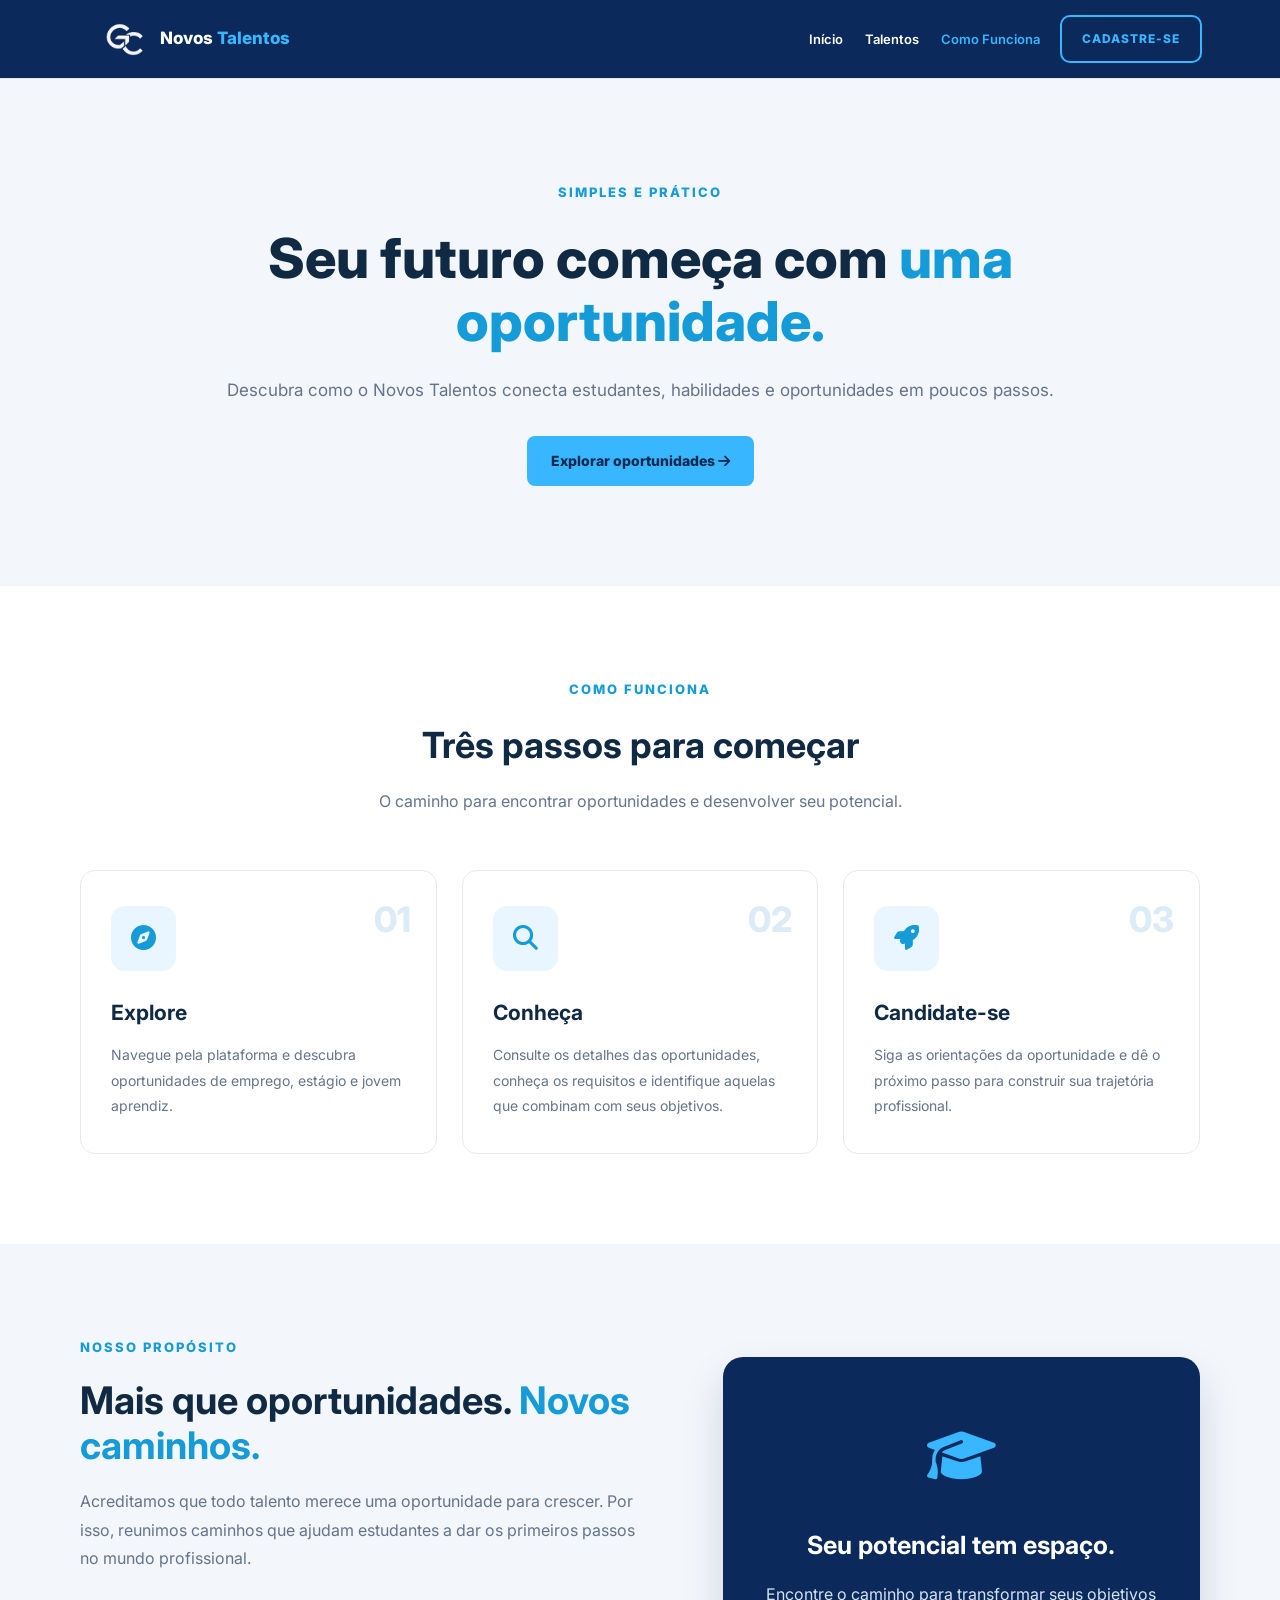
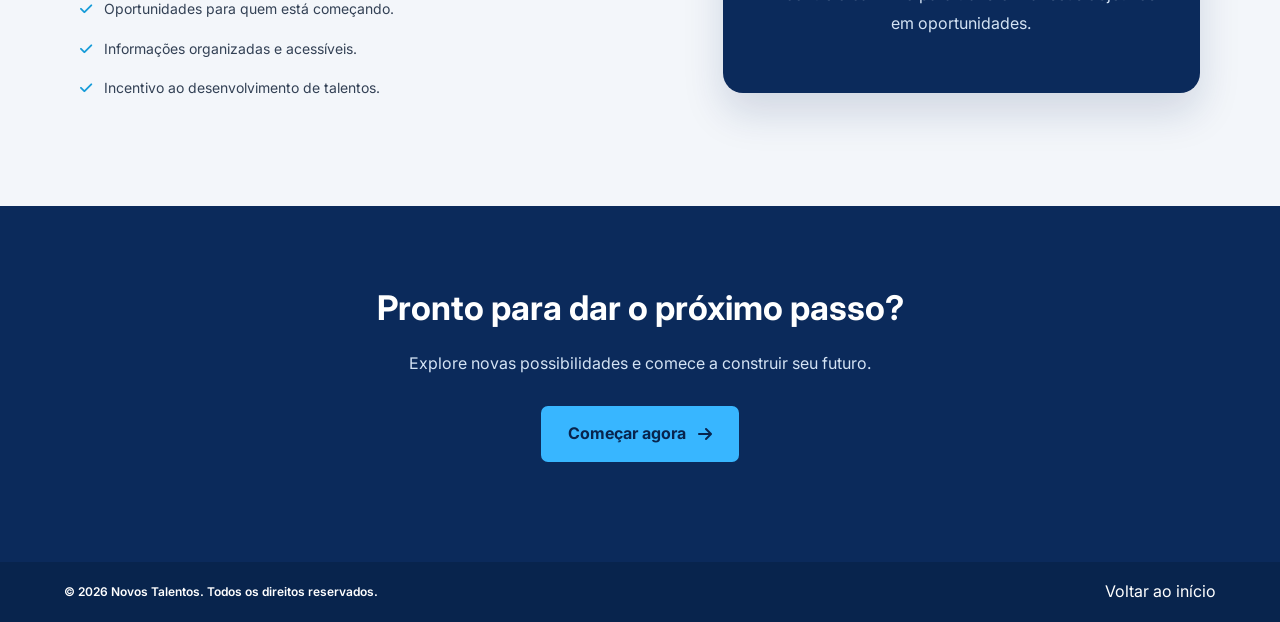
==== html/como-funciona.html @ d723a4f5 "chore: configura ambiente PHP e Postgre" ====
<!DOCTYPE html>
<html lang="pt-BR">
<head>
    <meta charset="UTF-8">
    <meta name="viewport" content="width=device-width, initial-scale=1.0">
    <title>Como Funciona | Novos Talentos</title>

    <link rel="stylesheet" href="css/style.css">
    <link rel="preconnect" href="https://fonts.googleapis.com">
    <link rel="preconnect" href="https://fonts.gstatic.com" crossorigin>
    <link href="https://fonts.googleapis.com/css2?family=Inter:wght@400;500;600;700;800&display=swap" rel="stylesheet">
    <link rel="stylesheet" href="https://cdnjs.cloudflare.com/ajax/libs/font-awesome/6.5.0/css/all.min.css">
</head>

<body>


<header class="header">

    <div class="container navbar">

        <a href="index.html" class="logo">

            <span class="logo-icon">
                <img src="img/logo-trans.png" alt="Logo Novos Talentos">
            </span>

            <span>
                Novos <span class="logo-highlight">Talentos</span>
            </span>

        </a>

        <nav class="nav-links" id="navLinks">

            <a href="index.html#inicio">Início</a>
            <a href="index.html#categorias">Talentos</a>
            <a href="como-funciona.html" class="active">Como Funciona</a>

            <a href="index.html#cadastro" class="button">
                Cadastre-se
            </a>

        </nav>

    </div>

</header>


<main>

    <section class="how-hero">
        <div class="container">
            <span class="section-tag">SIMPLES E PRÁTICO</span>
            <h1>Seu futuro começa com <span>uma oportunidade.</span></h1>
            <p>
                Descubra como o Novos Talentos conecta estudantes,
                habilidades e oportunidades em poucos passos.
            </p>
            <a href="index.html#categorias" class="hero-btn">
                Explorar oportunidades <i class="fa-solid fa-arrow-right"></i>
            </a>
        </div>
    </section>

    <section class="how-steps">
        <div class="container">
            <div class="section-heading">
                <span class="section-tag">COMO FUNCIONA</span>
                <h2>Três passos para começar</h2>
                <p>O caminho para encontrar oportunidades e desenvolver seu potencial.</p>
            </div>

            <div class="steps-grid">

                <article class="step-card">
                    <div class="step-number">01</div>
                    <div class="step-icon">
                        <i class="fa-solid fa-compass"></i>
                    </div>
                    <h3>Explore</h3>
                    <p>
                        Navegue pela plataforma e descubra oportunidades
                        de emprego, estágio e jovem aprendiz.
                    </p>
                </article>

                <article class="step-card">
                    <div class="step-number">02</div>
                    <div class="step-icon">
                        <i class="fa-solid fa-magnifying-glass"></i>
                    </div>
                    <h3>Conheça</h3>
                    <p>
                        Consulte os detalhes das oportunidades, conheça
                        os requisitos e identifique aquelas que combinam
                        com seus objetivos.
                    </p>
                </article>

                <article class="step-card">
                    <div class="step-number">03</div>
                    <div class="step-icon">
                        <i class="fa-solid fa-rocket"></i>
                    </div>
                    <h3>Candidate-se</h3>
                    <p>
                        Siga as orientações da oportunidade e dê o próximo
                        passo para construir sua trajetória profissional.
                    </p>
                </article>

            </div>
        </div>
    </section>

    <section class="how-benefits">
        <div class="container benefits-content">

            <div class="benefits-text">
                <span class="section-tag">NOSSO PROPÓSITO</span>
                <h2>Mais que oportunidades. <span>Novos caminhos.</span></h2>
                <p>
                    Acreditamos que todo talento merece uma oportunidade
                    para crescer. Por isso, reunimos caminhos que ajudam
                    estudantes a dar os primeiros passos no mundo profissional.
                </p>

                <div class="benefit-item">
                    <i class="fa-solid fa-check"></i>
                    <span>Oportunidades para quem está começando.</span>
                </div>

                <div class="benefit-item">
                    <i class="fa-solid fa-check"></i>
                    <span>Informações organizadas e acessíveis.</span>
                </div>

                <div class="benefit-item">
                    <i class="fa-solid fa-check"></i>
                    <span>Incentivo ao desenvolvimento de talentos.</span>
                </div>
            </div>

            <div class="benefits-visual">
                <div class="visual-icon">
                    <i class="fa-solid fa-graduation-cap"></i>
                </div>
                <h3>Seu potencial tem espaço.</h3>
                <p>Encontre o caminho para transformar seus objetivos em oportunidades.</p>
            </div>

        </div>
    </section>

    <section class="how-cta">
        <div class="container">
            <h2>Pronto para dar o próximo passo?</h2>
            <p>Explore novas possibilidades e comece a construir seu futuro.</p>
            <a href="index.html#categorias" class="cta-button">
                Começar agora <i class="fa-solid fa-arrow-right"></i>
            </a>
        </div>
    </section>

</main>

<footer class="footer">
    <div class="container footer-bottom">
        <p>© 2026 Novos Talentos. Todos os direitos reservados.</p>
        <a href="index.html">Voltar ao início</a>
    </div>
</footer>

</body>
</html>
---- html/css/style.css ----
@import url('https://fonts.googleapis.com/css2?family=Inter:wght@400;500;600;700;800&display=swap');

:root {
    --primary: #102A43;
    --primary-light: #243F59;
    --accent: #18A999;
    --background: #F3F6FA;
    --white: #FFFFFF;
    --text: #243447;
    --muted: #64748B;
    --border: #E2E8F0;
    --radius: 14px;
    --shadow: 0 8px 28px rgba(16, 42, 67, 0.07);
}

/* CONFIGURAÇÃO GERAL */
* {
    margin: 0;
    padding: 0;
    box-sizing: border-box;
}

html {
    scroll-behavior: smooth;
    scroll-padding-top: 90px;
}

body {
    font-family: 'Inter', Arial, sans-serif;
    background: var(--white);
    color: var(--text);
    line-height: 1.6;
    overflow-x: hidden;
}

a {
    text-decoration: none;
    color: inherit;
}

button, input, select {
    font: inherit;
}

button, select {
    cursor: pointer;
}

button:focus-visible,
a:focus-visible,
input:focus-visible,
select:focus-visible {
    outline: 3px solid #18A999;
    outline-offset: 3px;
}

img {
    max-width: 100%;
    height: auto;
}

.container {
    width: min(1120px, 90%);
    margin: 0 auto;
}

/* CABEÇALHO */
.header {
    background-color: #0b2a5b;
    border-bottom: 1px solid var(--border);
    position: sticky;
    top: 0;
    z-index: 100;
    width: 100%;
}

.navbar {
    min-height: 78px;
    display: flex;
    align-items: center;
    justify-content: space-between;
    gap: 24px;
}

/* LOGOTIPO */
.logo {
    display: inline-flex;
    align-items: center;
    gap: 10px;
    font-size: 19px;
    font-weight: 800;
    color: #FFFFFF;
    white-space: nowrap;
}

.logo-icon {
    width: 70px;
    height: 70px;
    min-width: 70px;
    border-radius: 11px;
    display: flex;
    align-items: center;
    justify-content: center;
    overflow: hidden;
    transform: translateX(10px);
}

.logo-icon img {
    width: 150%;
    height: 150%;
    object-fit: contain;
    padding: 0;
    display: block;
}

.logo-highlight {
    color: #38b6ff;
}

/* MENU DE NAVEGAÇÃO */
.nav-links {
    display: flex;
    align-items: center;
    justify-content: center;
    gap: 30px;
}

.nav-links a:not(.button) {
    color: #FFFFFF;
    font-size: 14px;
    font-weight: 600;
    position: relative;
    padding: 8px 0;
    transition: color 0.3s ease;
    white-space: nowrap;
}

/* LINHA ANIMADA */
.nav-links a:not(.button)::after {
    content: "";
    position: absolute;
    left: 0;
    bottom: 0;
    width: 0;
    height: 2px;
    background-color: #38b6ff;
    transition: width 0.3s ease;
}

.nav-links a:not(.button):hover {
    color: #38b6ff;
}

.nav-links a:not(.button):hover::after {
    width: 100%;
}

/* BOTÃO DE CADASTRO */
.button {
    display: inline-block;
    padding: 12px 20px;
    border: none;
    border-radius: 8px;
    font-weight: 800;
    letter-spacing: 1px;
    text-transform: uppercase;
    cursor: pointer;
    color: #38b6ff;
    background: transparent;
    transition: all 400ms ease;
    font-size: 12px;
    position: relative;
    overflow: hidden;
    outline: 2px solid #38b6ff;
    text-align: center;
    z-index: 1;
    white-space: nowrap;
}

.button:hover {
    color: #08294f;
    transform: scale(1.05);
    outline: 2px solid #70bdca;
    box-shadow: 4px 5px 17px -4px #268391;
}

.button::before {
    content: "";
    position: absolute;
    left: -50px;
    top: 0;
    width: 0;
    height: 100%;
    background-color: #38b6ff;
    transform: skewX(45deg);
    z-index: -1;
    transition: width 600ms ease;
}

.button:hover::before {
    width: 150%;
}

/* =========================================
   RODAPÉ - NOVOS TALENTOS
========================================= */

.footer {
    width: 100%;
    margin-top: 0;
    background: #0b2a5b;
    color: #ffffff;
}

.footer-main {
    width: 100%;
    max-width: 1200px;
    min-height: 190px;
    margin: 0 auto;
    padding: 35px 40px;

    display: grid;
    grid-template-columns: 2fr 1.2fr 0.8fr 1.2fr;
    gap: 30px;
    align-items: center;
}

/* LOGO E SLOGAN */
.footer-brand {
    padding-right: 20px;
}

.footer-logo {
    display: flex;
    align-items: center;
    gap: 12px;
    margin-bottom: 8px;
    font-size: 25px;
}

.footer-logo img {
    width: 48px;
    height: 48px;
    object-fit: contain;
}

.footer-logo strong {
    color: #38b6ff;
}

.footer-brand p {
    margin-left: 60px;
    font-size: 14px;
    font-weight: 600;
}

/* COLUNAS */
.footer-column {
    min-height: 105px;
    padding-left: 22px;
    border-left: 2px solid #38b6ff;
}

.footer-column h3 {
    margin-bottom: 10px;
    font-size: 15px;
    font-weight: 700;
}

.footer-column p,
.footer-column a {
    font-size: 12px;
    font-weight: 600;
    line-height: 1.5;
}

.footer-column ul {
    padding-left: 15px;
}

.footer-column li {
    margin-bottom: 2px;
}

.footer-column a {
    color: #ffffff;
    text-decoration: none;
    transition: color 0.3s ease;
}

.footer-column a:hover {
    color: #38b6ff;
}

/* REDES SOCIAIS */
.social-links {
    display: flex;
    align-items: center;
    gap: 22px;
    margin-top: 20px;
}

/* LINKEDIN */
.linkedin-icon {
    width: 34px;
    height: 34px;
    display: flex;
    align-items: center;
    justify-content: center;
    background: #ffffff;
    color: #0b2a5b !important;
    border-radius: 3px;
    font-size: 21px !important;
    font-weight: 800 !important;
}

/* GITHUB ANIMADO */
.github-tooltip {
    position: relative;
    display: flex;
    align-items: center;
}

.github-tooltip > a {
    width: 38px;
    height: 38px;
    display: flex;
    align-items: center;
    justify-content: center;
    background: #0077b5;
    color: #FFFFFF;
    border-radius: 6px;
    box-shadow: 0 5px 12px rgba(0, 0, 0, 0.2);
    transition: all 0.5s ease;
}

.github-icon {
    width: 23px;
    height: 23px;
    transition: all 0.3s ease;
}

.github-tooltip:hover > a {
    transform: translateY(10px);
    border-radius: 50%;
    background: #0077b5;
    color: #ffffff;
}

.github-tooltip:hover .github-icon {
    transform: scale(1.1);
}

.github-label {
    position: absolute;
    bottom: 45px;
    left: 50%;
    transform: translate(-50%, 8px);
    opacity: 0;
    color: #ffffff;
    font-size: 12px;
    font-weight: 700;
    white-space: nowrap;
    transition: all 0.4s ease;
    pointer-events: none;
}

.github-tooltip:hover .github-label {
    opacity: 1;
    transform: translate(-50%, 0);
}

/* =========================================
   PARTE INFERIOR DO RODAPÉ
========================================= */

.footer-bottom {
    width: 100%;
    min-height: 60px;
    background: #08244d;
    padding: 15px 5%;
    display: flex;
    justify-content: space-between;
    align-items: center;
    flex-wrap: wrap;
    gap: 12px 25px;
    transform: translateY(25px);
}

.footer-bottom p {
    color: #ffffff !important;
    margin: 0;
    font-size: 12px;
    font-weight: 600;
}

.footer-bottom p:last-child {
    text-align: right;
}

.footer-bottom span {
    display: inline-block;
    margin-left: 4px;
    font-size: 15px;
}

html,
body {
    margin: 0 !important;
    padding: 0 !important;
    background: #0b2a5b !important;
}

footer.footer {
    display: block !important;
    width: 100% !important;
    margin: 0 !important;
    padding: 0 !important;
    background: #0b2a5b !important;
}

footer.footer .footer-main {
    background: #0b2a5b !important;
}

footer.footer .footer-bottom {
    display: flex !important;
    width: 100% !important;
    min-height: 60px !important;
    padding: 15px 5% !important;
    background: #08244d !important;
    color: white !important;
}

footer.footer .footer-bottom p {
    color: white !important;
}

/* REDES SOCIAIS */
.social-links {
    display: flex;
    align-items: center;
    gap: 22px;
    margin-top: 20px;
}

/* LINKEDIN ANIMADO */
.linkedin-tooltip {
    position: relative;
}

.linkedin-tooltip > a {
    width: 38px;
    height: 38px;
    display: flex;
    align-items: center;
    justify-content: center;
    background: #0077b5;
    color: #ffffff;
    border-radius: 6px;
    box-shadow: 0 5px 12px rgba(0, 0, 0, 0.2);
    transition: all 0.5s ease;
}

.linkedin-svg {
    width: 22px;
    height: 22px;
}

.linkedin-tooltip:hover > a {
    transform: translateY(10px);
    border-radius: 50%;
    background: #005582;
}

.linkedin-label {
    position: absolute;
    bottom: 45px;
    left: 50%;
    transform: translate(-50%, 8px);
    opacity: 0;
    color: #ffffff;
    font-size: 12px;
    font-weight: 700;
    white-space: nowrap;
    transition: all 0.4s ease;
    pointer-events: none;
}

.linkedin-tooltip:hover .linkedin-label {
    opacity: 1;
    transform: translate(-50%, 0);
}

/* BANNER PRINCIPAL */
.hero {
    width: 100%;
    min-height: 540px;
    background: whitesmoke;
    display: flex;
    align-items: center;
    overflow: hidden;
    margin-bottom: 0;
}

.hero-content {
    display: grid;
    grid-template-columns: 1fr 1fr;
    align-items: center;
    gap: 55px;
    padding-top: 65px;
    padding-bottom: 65px;
    min-height: 540px;
}

.hero-text {
    color: black;
}

.hero-tag {
    color: #38b6ff;
    font-size: 13px;
    font-weight: 800;
    letter-spacing: 3px;
}

.hero-text h1 {
    font-size: clamp(38px, 4.5vw, 58px);
    line-height: 1.12;
    font-weight: 800;
    margin: 22px 0;
}

.hero-text h1 span {
    display: block;
    color: #38b6ff;
}

.hero-text p {
    color: black;
    font-size: 16px;
    max-width: 470px;
    margin-bottom: 30px;
}

.hero-btn {
    display: inline-block;
    padding: 14px 24px;
    background: #38b6ff;
    color: #08294f;
    border-radius: 8px;
    font-size: 14px;
    font-weight: 800;
    transition: .3s;
}

.hero-btn:hover {
    background: #ffffff;
    transform: translateY(-4px);
}

.hero-image {
    width: 100%;
    height: 370px;
    border-radius: 3px;
    overflow: hidden;
    transform: translate(75%, 30%);
}

.hero-image img {
    width: 100%;
    height: 100%;
    object-fit: cover;
    display: block;
}

.hero-image {
    position: relative;
    isolation: isolate;
    width: 100%;
    height: 370px;
    border-radius: 18px;
    overflow: visible;
}

/* EFEITO DECORATIVO ATRÁS DA IMAGEM */
.hero-image::before {
    content: "";
    position: absolute;
    width: 1000px;
    height: 1000px;
    border-radius: 50%;
    background: radial-gradient(
        circle,
        rgba(56, 182, 255, 0.35),
        rgba(56, 182, 255, 0.08) 55%,
        transparent 72%
    );
    top: 50%;
    left: 50%;
    transform: translate(-50%, -50%);
    z-index: -1;
}

/* IMAGEM DOS ESTUDANTES */
.hero-image img {
    position: relative;
    z-index: 1;
    width: 100%;
    height: 100%;
    object-fit: cover;
    border-radius: 18px;
    display: block;
}

/* =========================================
   RESPONSIVIDADE - TABLETS
========================================= */

@media (max-width: 900px) {

    .footer-main {
        grid-template-columns: repeat(2, minmax(0, 1fr));
        padding: 35px 25px;
        gap: 30px;
    }

    .footer-brand {
        padding-right: 0;
    }

    .hero-content {
        gap: 25px;
    }

    .hero-image {
        transform: none;
        height: 320px;
    }

    .nav-links {
        gap: 15px;
    }
}

/* =========================================
   RESPONSIVIDADE - CELULARES
========================================= */

@media (max-width: 768px) {

    .navbar {
        flex-wrap: wrap;
        justify-content: center;
        padding: 10px 0;
    }

    .nav-links {
        flex-wrap: wrap;
        gap: 12px 18px;
    }

    .hero {
        min-height: auto;
    }

    .hero-content {
        grid-template-columns: 1fr;
        gap: 35px;
        text-align: center;
        padding-top: 45px;
        padding-bottom: 45px;
        min-height: auto;
    }

    .hero-text h1 {
        font-size: 36px;
    }

    .hero-text p {
        margin-left: auto;
        margin-right: auto;
        font-size: 15px;
    }

    .hero-image {
        height: 280px;
        width: 100%;
        transform: translate(0%, 20%);
    }

    .footer-main {
        grid-template-columns: minmax(0, 1fr);
        gap: 25px;
        padding: 30px 22px;
    }

    .footer-brand p {
        margin-left: 0;
    }

    .footer-column {
        min-height: auto;
    }

    .footer-logo {
        font-size: 22px;
    }

    .footer-bottom {
        flex-direction: column;
        justify-content: center;
        align-items: center;
        padding: 18px 15px;
        gap: 8px;
    }

    .footer-bottom p {
        text-align: center;
        font-size: 11px;
    }
}

/* =========================================
   RESPONSIVIDADE - CELULARES PEQUENOS
========================================= */

@media (max-width: 480px) {

    .logo-icon {
        width: 55px;
        height: 55px;
        min-width: 55px;
    }

    .nav-links {
        gap: 10px 15px;
    }

    .nav-links a:not(.button) {
        font-size: 12px;
    }

    .hero-text h1 {
        font-size: 29px;
    }

    .hero-image {
        height: 220px;
    }

    .hero-content {
        gap: 25px;
        padding-top: 35px;
        padding-bottom: 35px;
    }

    .footer-main {
        grid-template-columns: 1fr;
        padding: 30px 20px;
    }

    .footer-bottom p {
        text-align: center;
    }
}

/* =========================================
   RESPONSIVIDADE - IPAD PRO
========================================= */

@media (min-width: 1024px) and (max-width: 1366px) {

    /* CABEÇALHO */
    .navbar {
        gap: 18px;
    }

    .nav-links {
        gap: 20px;
    }

    .nav-links a:not(.button) {
        font-size: 13px;
    }

    /* BANNER */
    .hero-content {
        grid-template-columns: 1fr 1fr;
        gap: 35px;
        padding-top: 55px;
        padding-bottom: 55px;
    }

    .hero-text h1 {
        font-size: 44px;
    }

    .hero-text p {
        font-size: 15px;
    }

    .hero-image {
        height: 340px;
        transform: translate(15%, 50%);
    }

    /* RODAPÉ */
    .footer-main {
        grid-template-columns: 1.5fr 1fr 0.8fr 1fr;
        gap: 20px;
        padding: 35px 25px;
    }

    .footer-logo {
        font-size: 22px;
    }

    .footer-column {
        padding-left: 15px;
    }

}

/* =========================================
   RESPONSIVIDADE - NOTEBOOKS
========================================= */

@media (min-width: 1025px) and (max-width: 1600px) {

    /* CABEÇALHO */
    .navbar {
        gap: 15px;
    }

    .nav-links {
        gap: 22px;
    }

    .nav-links a:not(.button) {
        font-size: 13px;
    }

    .logo {
        font-size: 17px;
    }

    /* BANNER */
    .hero {
        min-height: 500px;
    }

    .hero-content {
        min-height: 500px;
        gap: 40px;
        padding-top: 50px;
        padding-bottom: 50px;
    }

    .hero-text h1 {
        font-size: clamp(38px, 3.5vw, 50px);
    }

    .hero-text p {
        font-size: 15px;
    }

    .hero-image {
        height: 350px;
        transform: translate(200px, 75px);
    }

    /* RODAPÉ */
    .footer-main {
        grid-template-columns: 1.5fr 1fr 0.8fr 1fr;
        gap: 22px;
        padding: 35px 30px;
    }

    .footer-logo {
        font-size: 22px;
    }

    .footer-column {
        padding-left: 18px;
    }

}

/* ESCONDE SEÇÕES QUE AINDA NÃO POSSUEM CONTEÚDO */
#categorias,
#vagas,
#cadastro {
    display: none;
}


/*
=========================================
============ COMO FUNCIONA ==============
=========================================
*/

.how-hero {
    background: #f3f6fa;
    padding: 100px 0;
    text-align: center;
}

.how-hero .container {
    max-width: 850px;
}

.section-tag {
    color: #159bd8;
    font-size: 13px;
    font-weight: 800;
    letter-spacing: 2px;
}

.how-hero h1 {
    font-size: clamp(35px, 5vw, 55px);
    line-height: 1.15;
    color: #102a43;
    margin: 22px 0;
    font-weight: 800;
}

.how-hero h1 span,
.benefits-text h2 span {
    color: #159bd8;
}

.how-hero p {
    color: #64748b;
    font-size: 17px;
    line-height: 1.8;
    margin-bottom: 30px;
}

.how-steps {
    padding: 90px 0;
    background: #fff;
}

.section-heading {
    text-align: center;
    margin-bottom: 55px;
}

.section-heading h2 {
    color: #102a43;
    font-size: 36px;
    margin: 15px 0;
}

.section-heading p {
    color: #64748b;
}

.steps-grid {
    display: grid;
    grid-template-columns: repeat(3, 1fr);
    gap: 25px;
}

.step-card {
    position: relative;
    padding: 35px 30px;
    border: 1px solid #e5eaf0;
    border-radius: 15px;
    background: #fff;
    transition: .3s ease;
}

.step-card:hover {
    transform: translateY(-7px);
    box-shadow: 0 15px 35px rgba(16, 42, 67, .09);
}

.step-number {
    position: absolute;
    top: 20px;
    right: 25px;
    color: #dcecf7;
    font-size: 35px;
    font-weight: 800;
}

.step-icon {
    width: 65px;
    height: 65px;
    border-radius: 14px;
    background: #eaf6ff;
    color: #159bd8;
    display: flex;
    align-items: center;
    justify-content: center;
    font-size: 25px;
    margin-bottom: 25px;
}

.step-card h3 {
    color: #102a43;
    font-size: 21px;
    margin-bottom: 13px;
}

.step-card p {
    color: #64748b;
    line-height: 1.8;
    font-size: 14px;
}

.how-benefits {
    background: #f3f6fa;
    padding: 90px 0;
}

.benefits-content {
    display: grid;
    grid-template-columns: 1.2fr 1fr;
    align-items: center;
    gap: 70px;
}

.benefits-text h2 {
    color: #102a43;
    font-size: 38px;
    line-height: 1.2;
    margin: 18px 0;
}

.benefits-text > p {
    color: #64748b;
    line-height: 1.8;
    margin-bottom: 25px;
}

.benefit-item {
    display: flex;
    align-items: center;
    gap: 12px;
    margin: 17px 0;
    color: #334155;
    font-size: 14px;
}

.benefit-item i {
    color: #159bd8;
}

.benefits-visual {
    background: #0b2a5b;
    color: white;
    padding: 55px 40px;
    border-radius: 20px;
    text-align: center;
    box-shadow: 0 20px 40px rgba(11, 42, 91, .15);
}

.visual-icon {
    font-size: 55px;
    color: #38b6ff;
    margin-bottom: 25px;
}

.benefits-visual h3 {
    font-size: 25px;
    margin-bottom: 15px;
}

.benefits-visual p {
    color: #d4e3f4;
    line-height: 1.8;
}

.how-cta {
    background: #0b2a5b;
    padding: 75px 20px;
    text-align: center;
    color: white;
}

.how-cta h2 {
    font-size: 34px;
    margin-bottom: 15px;
}

.how-cta p {
    color: #d4e3f4;
    margin-bottom: 30px;
}

.cta-button {
    display: inline-flex;
    align-items: center;
    gap: 12px;
    padding: 15px 27px;
    background: #38b6ff;
    color: #08244d;
    text-decoration: none;
    border-radius: 7px;
    font-weight: 700;
    transition: .3s;
}

.cta-button:hover {
    background: white;
    transform: translateY(-3px);
}

.active {
    color: #38b6ff !important;
}

/* RESPONSIVIDADE */

@media (max-width: 900px) {
    .steps-grid {
        grid-template-columns: repeat(2, 1fr);
    }

    .benefits-content {
        gap: 35px;
    }
}

@media (max-width: 768px) {
    .how-hero {
        padding: 75px 20px;
    }

    .steps-grid,
    .benefits-content {
        grid-template-columns: 1fr;
    }

    .section-heading h2,
    .benefits-text h2 {
        font-size: 30px;
    }

    .how-steps,
    .how-benefits {
        padding: 65px 0;
    }

    .how-cta h2 {
        font-size: 27px;
    }
}

@media (max-width: 480px) {
    .step-card {
        padding: 28px 22px;
    }

    .benefits-visual {
        padding: 40px 25px;
    }
}
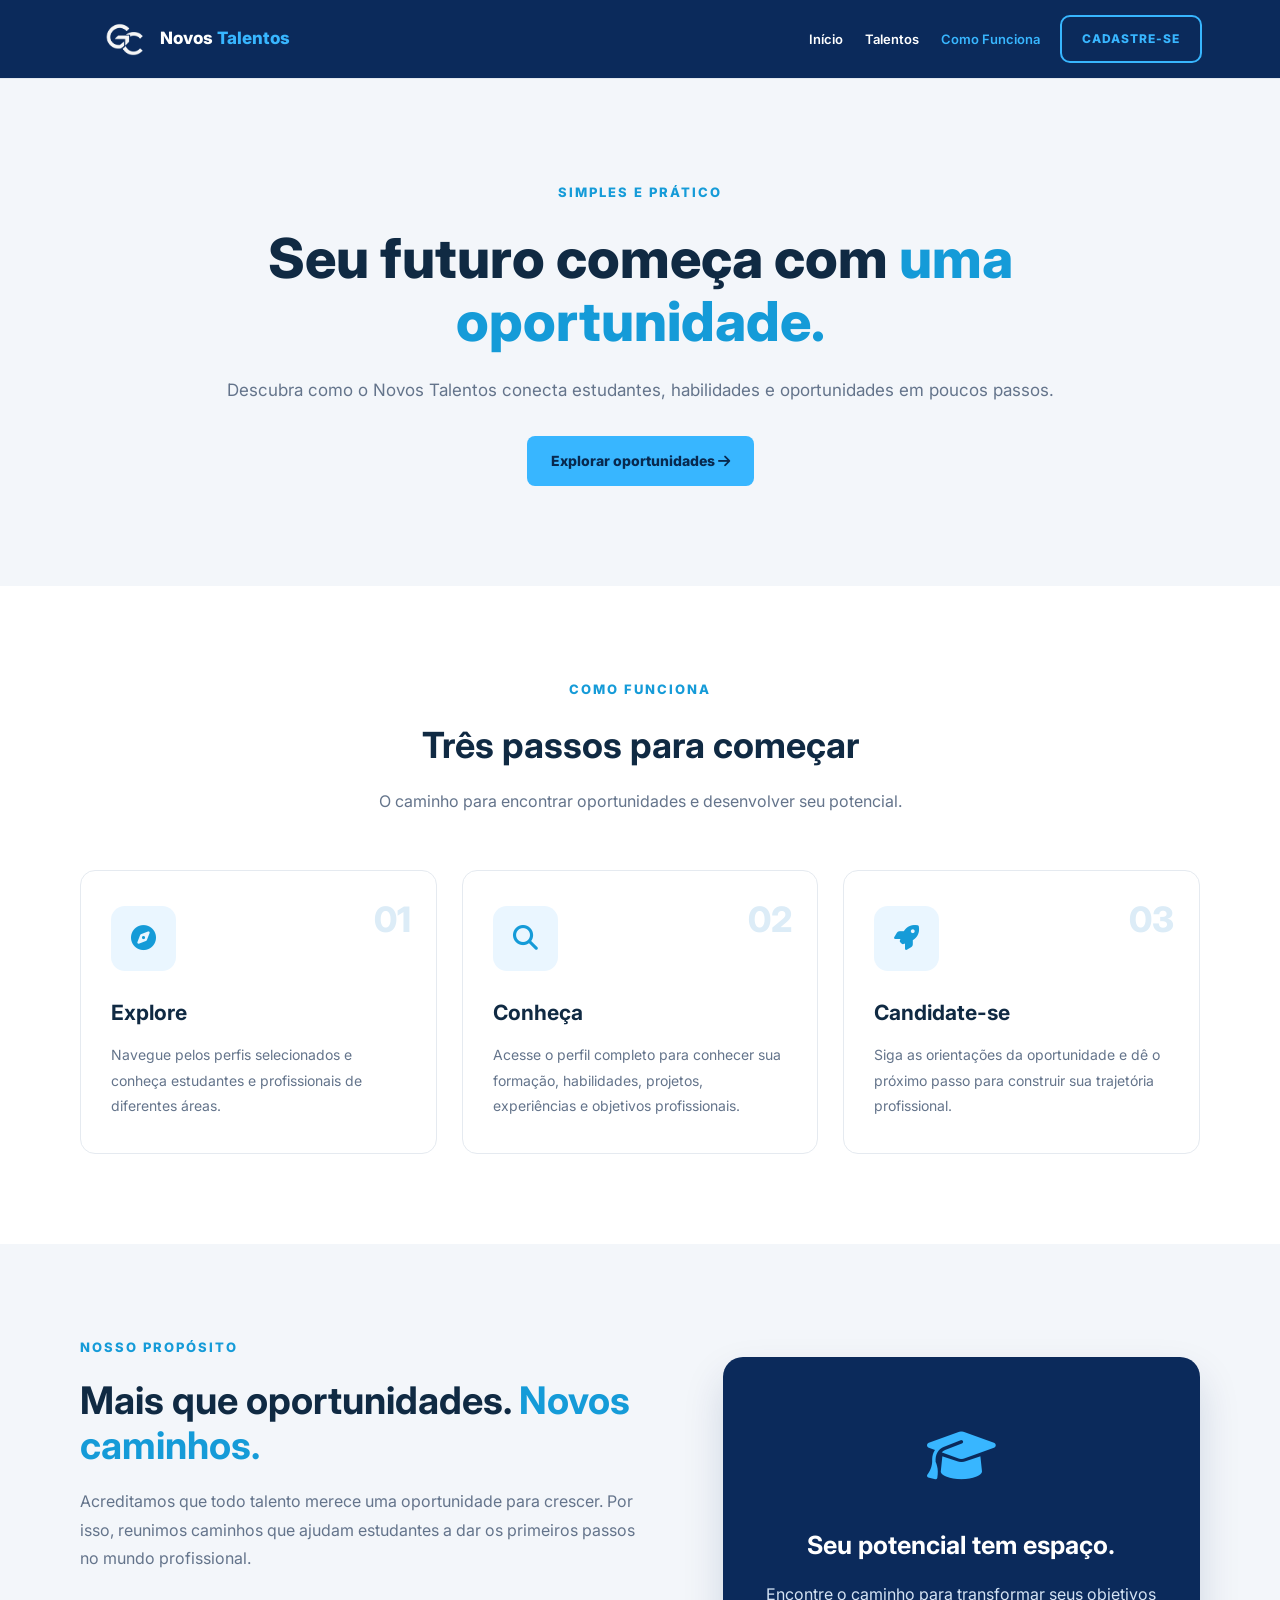
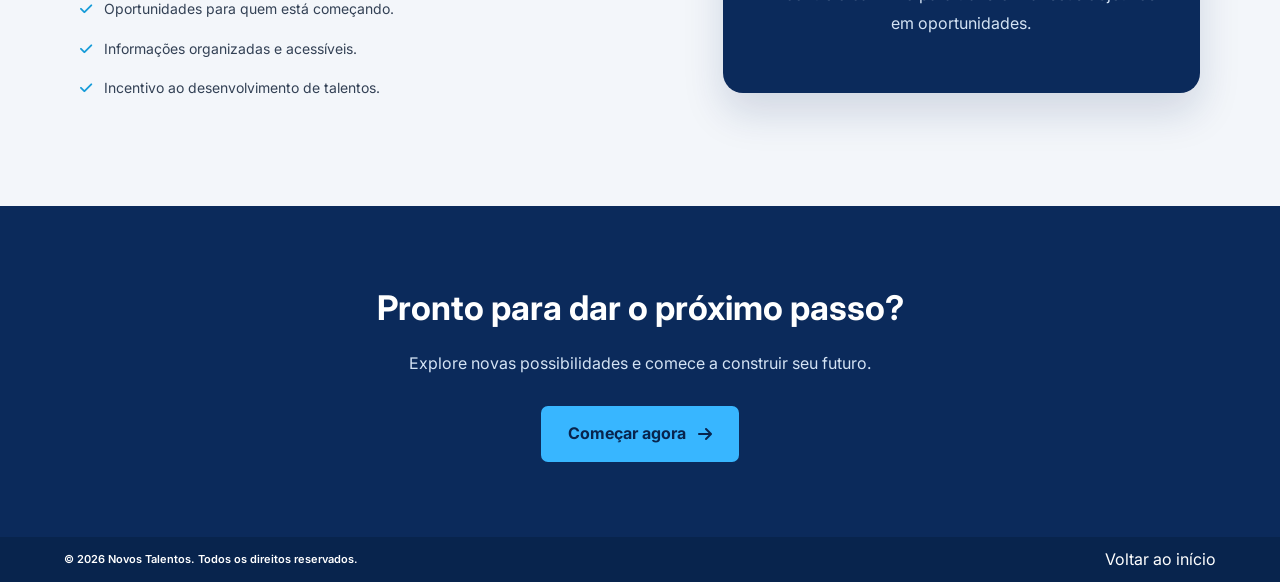
==== commit 85a0f0a3: "feat: Implementação da tela de cadastro." ====
--- a/html/como-funciona.html
+++ b/html/como-funciona.html
@@ -20,7 +20,7 @@
 
     <div class="container navbar">
 
-        <a href="index.html" class="logo">
+        <a href="index.php" class="logo">
 
             <span class="logo-icon">
                 <img src="img/logo-trans.png" alt="Logo Novos Talentos">
@@ -34,11 +34,11 @@
 
         <nav class="nav-links" id="navLinks">
 
-            <a href="index.html#inicio">Início</a>
-            <a href="index.html#categorias">Talentos</a>
+            <a href="index.php">Início</a>
+            <a href="talentos.php">Talentos</a>
             <a href="como-funciona.html" class="active">Como Funciona</a>
 
-            <a href="index.html#cadastro" class="button">
+            <a href="cadastro.php" class="button">
                 Cadastre-se
             </a>
 
@@ -59,7 +59,7 @@
                 Descubra como o Novos Talentos conecta estudantes,
                 habilidades e oportunidades em poucos passos.
             </p>
-            <a href="index.html#categorias" class="hero-btn">
+            <a href="talentos.php" class="hero-btn">
                 Explorar oportunidades <i class="fa-solid fa-arrow-right"></i>
             </a>
         </div>
@@ -82,8 +82,9 @@
                     </div>
                     <h3>Explore</h3>
                     <p>
-                        Navegue pela plataforma e descubra oportunidades
-                        de emprego, estágio e jovem aprendiz.
+                        Navegue pelos
+                        perfis selecionados e conheça estudantes e 
+                        profissionais de diferentes áreas.
                     </p>
                 </article>
 
@@ -94,9 +95,9 @@
                     </div>
                     <h3>Conheça</h3>
                     <p>
-                        Consulte os detalhes das oportunidades, conheça
-                        os requisitos e identifique aquelas que combinam
-                        com seus objetivos.
+                        Acesse o perfil completo para conhecer sua formação,
+                        habilidades, projetos, experiências e 
+                        objetivos profissionais.
                     </p>
                 </article>
 
@@ -159,7 +160,7 @@
         <div class="container">
             <h2>Pronto para dar o próximo passo?</h2>
             <p>Explore novas possibilidades e comece a construir seu futuro.</p>
-            <a href="index.html#categorias" class="cta-button">
+            <a href="talentos.php" class="cta-button">
                 Começar agora <i class="fa-solid fa-arrow-right"></i>
             </a>
         </div>
@@ -170,7 +171,7 @@
 <footer class="footer">
     <div class="container footer-bottom">
         <p>© 2026 Novos Talentos. Todos os direitos reservados.</p>
-        <a href="index.html">Voltar ao início</a>
+        <a href="index.php">Voltar ao início</a>
     </div>
 </footer>
 
--- a/html/css/style.css
+++ b/html/css/style.css
@@ -15,6 +15,7 @@
 }
 
 /* CONFIGURAÇÃO GERAL */
+
 * {
     margin: 0;
     padding: 0;
@@ -66,6 +67,7 @@
 }
 
 /* CABEÇALHO */
+
 .header {
     background-color: #0b2a5b;
     border-bottom: 1px solid var(--border);
@@ -84,6 +86,7 @@
 }
 
 /* LOGOTIPO */
+
 .logo {
     display: inline-flex;
     align-items: center;
@@ -119,6 +122,7 @@
 }
 
 /* MENU DE NAVEGAÇÃO */
+
 .nav-links {
     display: flex;
     align-items: center;
@@ -137,6 +141,7 @@
 }
 
 /* LINHA ANIMADA */
+
 .nav-links a:not(.button)::after {
     content: "";
     position: absolute;
@@ -157,6 +162,7 @@
 }
 
 /* BOTÃO DE CADASTRO */
+
 .button {
     display: inline-block;
     padding: 12px 20px;
@@ -216,17 +222,18 @@
 .footer-main {
     width: 100%;
     max-width: 1200px;
-    min-height: 190px;
+    min-height: auto;
     margin: 0 auto;
-    padding: 35px 40px;
+    padding: 18px 30px;
 
     display: grid;
     grid-template-columns: 2fr 1.2fr 0.8fr 1.2fr;
-    gap: 30px;
+    gap: 20px;
     align-items: center;
 }
 
 /* LOGO E SLOGAN */
+
 .footer-brand {
     padding-right: 20px;
 }
@@ -235,13 +242,13 @@
     display: flex;
     align-items: center;
     gap: 12px;
-    margin-bottom: 8px;
-    font-size: 25px;
+    margin-bottom: 5px;
+    font-size: 21px;
 }
 
 .footer-logo img {
-    width: 48px;
-    height: 48px;
+    width: 42px;
+    height: 42px;
     object-fit: contain;
 }
 
@@ -250,20 +257,21 @@
 }
 
 .footer-brand p {
-    margin-left: 60px;
-    font-size: 14px;
+    margin-left: 54px;
+    font-size: 12px;
     font-weight: 600;
 }
 
 /* COLUNAS */
+
 .footer-column {
-    min-height: 105px;
-    padding-left: 22px;
+    min-height: auto;
+    padding-left: 18px;
     border-left: 2px solid #38b6ff;
 }
 
 .footer-column h3 {
-    margin-bottom: 10px;
+    margin-bottom: 8px;
     font-size: 15px;
     font-weight: 700;
 }
@@ -294,14 +302,16 @@
 }
 
 /* REDES SOCIAIS */
+
 .social-links {
     display: flex;
     align-items: center;
     gap: 22px;
-    margin-top: 20px;
+    margin-top: 10px;
 }
 
 /* LINKEDIN */
+
 .linkedin-icon {
     width: 34px;
     height: 34px;
@@ -316,6 +326,7 @@
 }
 
 /* GITHUB ANIMADO */
+
 .github-tooltip {
     position: relative;
     display: flex;
@@ -371,81 +382,8 @@
     transform: translate(-50%, 0);
 }
 
-/* =========================================
-   PARTE INFERIOR DO RODAPÉ
-========================================= */
-
-.footer-bottom {
-    width: 100%;
-    min-height: 60px;
-    background: #08244d;
-    padding: 15px 5%;
-    display: flex;
-    justify-content: space-between;
-    align-items: center;
-    flex-wrap: wrap;
-    gap: 12px 25px;
-    transform: translateY(25px);
-}
-
-.footer-bottom p {
-    color: #ffffff !important;
-    margin: 0;
-    font-size: 12px;
-    font-weight: 600;
-}
-
-.footer-bottom p:last-child {
-    text-align: right;
-}
-
-.footer-bottom span {
-    display: inline-block;
-    margin-left: 4px;
-    font-size: 15px;
-}
-
-html,
-body {
-    margin: 0 !important;
-    padding: 0 !important;
-    background: #0b2a5b !important;
-}
-
-footer.footer {
-    display: block !important;
-    width: 100% !important;
-    margin: 0 !important;
-    padding: 0 !important;
-    background: #0b2a5b !important;
-}
-
-footer.footer .footer-main {
-    background: #0b2a5b !important;
-}
-
-footer.footer .footer-bottom {
-    display: flex !important;
-    width: 100% !important;
-    min-height: 60px !important;
-    padding: 15px 5% !important;
-    background: #08244d !important;
-    color: white !important;
-}
-
-footer.footer .footer-bottom p {
-    color: white !important;
-}
-
-/* REDES SOCIAIS */
-.social-links {
-    display: flex;
-    align-items: center;
-    gap: 22px;
-    margin-top: 20px;
-}
-
 /* LINKEDIN ANIMADO */
+
 .linkedin-tooltip {
     position: relative;
 }
@@ -493,10 +431,85 @@
     transform: translate(-50%, 0);
 }
 
-/* BANNER PRINCIPAL */
+/* PARTE INFERIOR DO RODAPÉ */
+
+.footer-bottom {
+    width: 100%;
+    min-height: 45px;
+    background: #08244d;
+    padding: 8px 5%;
+    display: flex;
+    justify-content: space-between;
+    align-items: center;
+    flex-wrap: wrap;
+    gap: 8px 20px;
+    transform: none;
+}
+
+.footer-bottom p {
+    color: #ffffff !important;
+    margin: 0;
+    font-size: 11px;
+    font-weight: 600;
+}
+
+.footer-bottom p:last-child {
+    text-align: right;
+}
+
+.footer-bottom span {
+    display: inline-block;
+    margin-left: 4px;
+    font-size: 15px;
+}
+
+/* AJUSTES DO RODAPÉ */
+
+html,
+body {
+    margin: 0 !important;
+    padding: 0 !important;
+}
+
+/* Não forçar o fundo azul em todas as páginas */
+
+body {
+    background: var(--white);
+}
+
+footer.footer {
+    display: block !important;
+    width: 100% !important;
+    margin: 0 !important;
+    padding: 0 !important;
+    background: #0b2a5b !important;
+}
+
+footer.footer .footer-main {
+    background: #0b2a5b !important;
+}
+
+footer.footer .footer-bottom {
+    display: flex !important;
+    width: 100% !important;
+    min-height: 45px !important;
+    padding: 8px 5% !important;
+    background: #08244d !important;
+    color: white !important;
+    transform: none !important;
+}
+
+footer.footer .footer-bottom p {
+    color: white !important;
+}
+
+/* =========================================
+   BANNER PRINCIPAL
+========================================= */
+
 .hero {
     width: 100%;
-    min-height: 540px;
+    min-height: 650px;
     background: whitesmoke;
     display: flex;
     align-items: center;
@@ -509,9 +522,9 @@
     grid-template-columns: 1fr 1fr;
     align-items: center;
     gap: 55px;
-    padding-top: 65px;
-    padding-bottom: 65px;
-    min-height: 540px;
+    padding-top: 80px;
+    padding-bottom: 80px;
+    min-height: 650px;
 }
 
 .hero-text {
@@ -585,6 +598,7 @@
 }
 
 /* EFEITO DECORATIVO ATRÁS DA IMAGEM */
+
 .hero-image::before {
     content: "";
     position: absolute;
@@ -604,6 +618,7 @@
 }
 
 /* IMAGEM DOS ESTUDANTES */
+
 .hero-image img {
     position: relative;
     z-index: 1;
@@ -622,8 +637,8 @@
 
     .footer-main {
         grid-template-columns: repeat(2, minmax(0, 1fr));
-        padding: 35px 25px;
-        gap: 30px;
+        padding: 22px 25px;
+        gap: 20px;
     }
 
     .footer-brand {
@@ -692,8 +707,8 @@
 
     .footer-main {
         grid-template-columns: minmax(0, 1fr);
-        gap: 25px;
-        padding: 30px 22px;
+        gap: 20px;
+        padding: 22px;
     }
 
     .footer-brand p {
@@ -705,15 +720,15 @@
     }
 
     .footer-logo {
-        font-size: 22px;
+        font-size: 21px;
     }
 
     .footer-bottom {
         flex-direction: column;
         justify-content: center;
         align-items: center;
-        padding: 18px 15px;
-        gap: 8px;
+        padding: 10px 15px;
+        gap: 6px;
     }
 
     .footer-bottom p {
@@ -758,7 +773,7 @@
 
     .footer-main {
         grid-template-columns: 1fr;
-        padding: 30px 20px;
+        padding: 20px;
     }
 
     .footer-bottom p {
@@ -773,6 +788,7 @@
 @media (min-width: 1024px) and (max-width: 1366px) {
 
     /* CABEÇALHO */
+
     .navbar {
         gap: 18px;
     }
@@ -786,6 +802,7 @@
     }
 
     /* BANNER */
+
     .hero-content {
         grid-template-columns: 1fr 1fr;
         gap: 35px;
@@ -803,24 +820,24 @@
 
     .hero-image {
         height: 340px;
-        transform: translate(15%, 50%);
+        transform: translate(40%, 50%);
     }
 
     /* RODAPÉ */
+
     .footer-main {
         grid-template-columns: 1.5fr 1fr 0.8fr 1fr;
         gap: 20px;
-        padding: 35px 25px;
+        padding: 22px 25px;
     }
 
     .footer-logo {
-        font-size: 22px;
+        font-size: 21px;
     }
 
     .footer-column {
         padding-left: 15px;
     }
-
 }
 
 /* =========================================
@@ -830,6 +847,7 @@
 @media (min-width: 1025px) and (max-width: 1600px) {
 
     /* CABEÇALHO */
+
     .navbar {
         gap: 15px;
     }
@@ -847,6 +865,7 @@
     }
 
     /* BANNER */
+
     .hero {
         min-height: 500px;
     }
@@ -872,29 +891,29 @@
     }
 
     /* RODAPÉ */
+
     .footer-main {
         grid-template-columns: 1.5fr 1fr 0.8fr 1fr;
-        gap: 22px;
-        padding: 35px 30px;
+        gap: 20px;
+        padding: 22px 30px;
     }
 
     .footer-logo {
-        font-size: 22px;
+        font-size: 21px;
     }
 
     .footer-column {
         padding-left: 18px;
     }
-
 }
 
 /* ESCONDE SEÇÕES QUE AINDA NÃO POSSUEM CONTEÚDO */
+
 #categorias,
 #vagas,
 #cadastro {
     display: none;
 }
-
 
 /*
 =========================================
@@ -1115,7 +1134,7 @@
     color: #38b6ff !important;
 }
 
-/* RESPONSIVIDADE */
+/* RESPONSIVIDADE - COMO FUNCIONA */
 
 @media (max-width: 900px) {
     .steps-grid {
